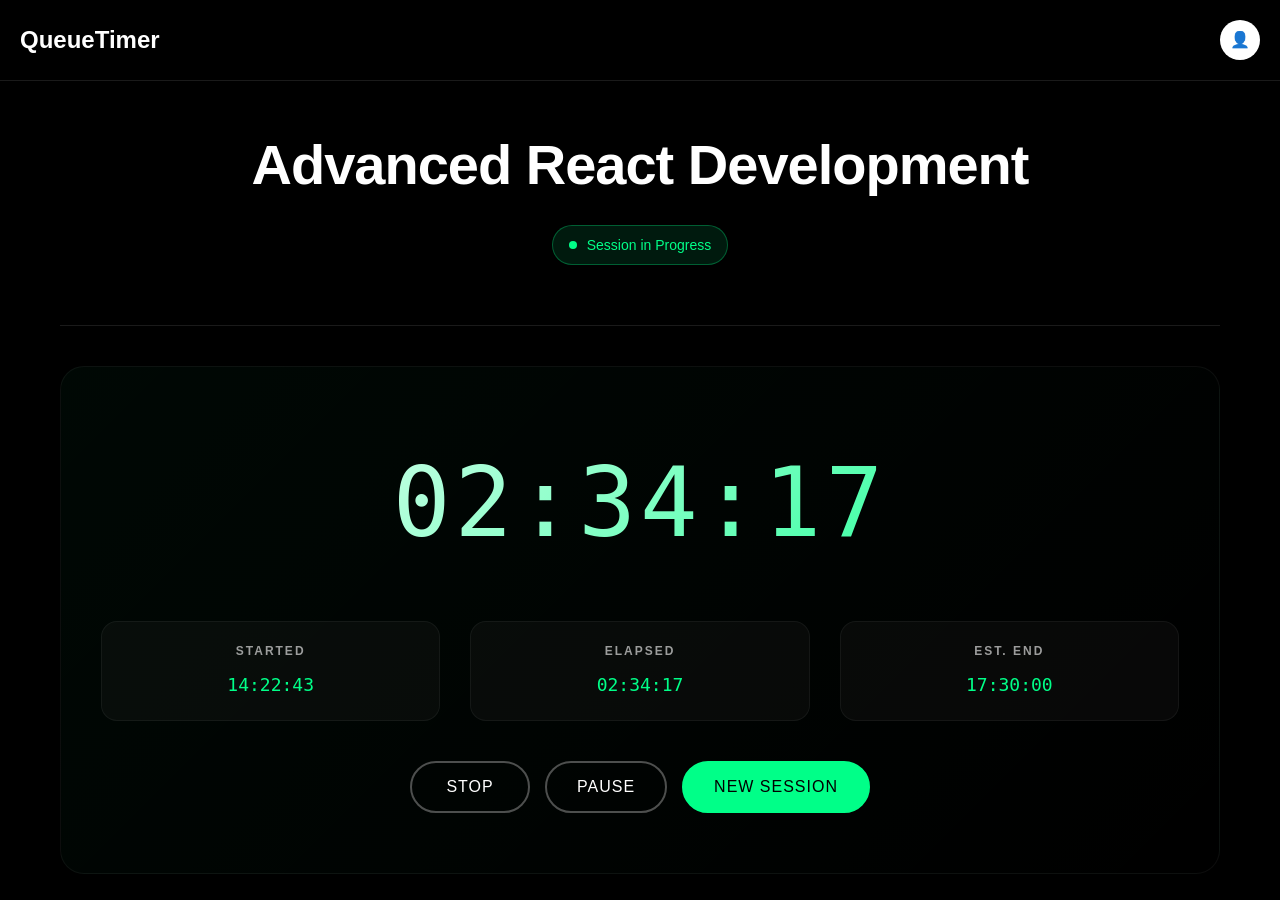
==== index.html @ 29337965 "Development Frontend Structure Made Created the frontend structure for development." ====
<!DOCTYPE html>
<html lang="en">
<head>
    <meta charset="UTF-8">
    <meta name="viewport" content="width=device-width, initial-scale=1.0">
    <title>QueueTimer</title>
    <link rel="stylesheet" href="static/css/index.css" type="text/css">
</head>
<body>
    <nav class="nav">
        <a href="dashboard.html" class="logo">QueueTimer</a>
        <a href="auth/account.html" class="account-icon">👤</a>
    </nav>

    <div class="main-container">
        <header class="assignment-header">
            <h1 class="assignment-title">Advanced React Development</h1>
            <div class="status-indicator">
                <div class="status-dot"></div>
                Session in Progress
            </div>
        </header>

        <section class="timer-section">
            <div class="timer-display">02:34:17</div>
            
            <div class="timer-info">
                <div class="timer-info-item">
                    <div class="timer-info-label">Started</div>
                    <div class="timer-info-value">14:22:43</div>
                </div>
                <div class="timer-info-item">
                    <div class="timer-info-label">Elapsed</div>
                    <div class="timer-info-value">02:34:17</div>
                </div>
                <div class="timer-info-item">
                    <div class="timer-info-label">Est. End</div>
                    <div class="timer-info-value">17:30:00</div>
                </div>
            </div>
            
            <div class="timer-controls">
                <button class="btn">Stop</button>
                <button class="btn">Pause</button>
                <button class="btn btn-primary">New Session</button>
            </div>
        </section>
    </div>
    <script src="frontend/js/app.js"></script>
</body>
</html>
---- static/css/index.css ----
* {
  margin: 0;
  padding: 0;
  box-sizing: border-box;
}

body {
  font-family: -apple-system, BlinkMacSystemFont, "Segoe UI", Roboto,
    "Helvetica Neue", sans-serif;
  background: #000;
  color: #fff;
  line-height: 1.6;
  overflow-x: hidden;
}

.nav {
  position: fixed;
  top: 0;
  width: 100%;
  z-index: 100;
  padding: 1.25rem;
  display: flex;
  justify-content: space-between;
  align-items: center;
  background: rgba(0, 0, 0, 0.9);
  backdrop-filter: blur(10px);
  border-bottom: 1px solid rgba(255, 255, 255, 0.1);
}

.logo {
  font-size: clamp(1.25rem, 3vw, 1.5rem);
  font-weight: 600;
  color: #fff;
  text-decoration: none;
}

.account-icon {
  width: 2.5rem;
  height: 2.5rem;
  background: #fff;
  color: #000;
  border-radius: 50%;
  display: flex;
  align-items: center;
  justify-content: center;
  font-weight: 600;
  text-decoration: none;
  transition: transform 0.3s ease;
  transform: translateZ(0);
}

.account-icon:hover {
  transform: scale(1.1);
}

.main-container {
  padding-top: 5rem;
  min-height: 100vh;
  max-width: 75rem;
  margin: 0 auto;
  padding-left: 1.25rem;
  padding-right: 1.25rem;
}

.assignment-header {
  text-align: center;
  padding: 2.5rem 0;
  border-bottom: 1px solid rgba(255, 255, 255, 0.1);
  margin-bottom: 2.5rem;
}

.assignment-title {
  font-size: clamp(2rem, 5vw, 3.5rem);
  font-weight: 700;
  margin-bottom: 0.9375rem;
  letter-spacing: -0.0625rem;
}

.assignment-subtitle {
  font-size: 1.125rem;
  color: rgba(255, 255, 255, 0.7);
  font-weight: 300;
}

.status-indicator {
  display: inline-flex;
  align-items: center;
  gap: 0.625rem;
  margin-bottom: 1.25rem;
  padding: 0.5rem 1rem;
  background: rgba(0, 255, 136, 0.1);
  border: 1px solid rgba(0, 255, 136, 0.3);
  border-radius: 3.125rem;
  font-size: clamp(0.8125rem, 2vw, 0.875rem);
  color: #00ff88;
}

.status-dot {
  width: 0.5rem;
  height: 0.5rem;
  background: #00ff88;
  border-radius: 50%;
  animation: pulse 2s infinite ease-in-out;
  flex-shrink: 0;
}

.timer-section {
  background: linear-gradient(
    135deg,
    rgba(0, 255, 136, 0.03) 0%,
    transparent 100%
  );
  border-radius: 1.5rem;
  padding: clamp(2.5rem, 6vw, 3.75rem) clamp(1.25rem, 4vw, 2.5rem);
  margin-bottom: 2.5rem;
  text-align: center;
  border: 1px solid rgba(255, 255, 255, 0.05);
}

.timer-display {
  font-family: "SF Mono", Monaco, "Cascadia Code", monospace;
  font-size: clamp(2.5rem, 8vw, 6rem);
  font-weight: 200;
  margin-bottom: 2.5rem;
  letter-spacing: clamp(0.125rem, 0.5vw, 0.25rem);
  background: linear-gradient(135deg, #fff 0%, #00ff88 100%);
  background-clip: text;
  -webkit-background-clip: text;
  -webkit-text-fill-color: transparent;
}

.timer-info {
  display: grid;
  grid-template-columns: repeat(auto-fit, minmax(9rem, 1fr));
  gap: clamp(1.25rem, 3vw, 1.875rem);
  margin-bottom: 2.5rem;
}

.timer-info-item {
  text-align: center;
  padding: clamp(1rem, 2vw, 1.25rem);
  background: rgba(255, 255, 255, 0.03);
  border-radius: 1rem;
  border: 1px solid rgba(255, 255, 255, 0.05);
}

.timer-info-label {
  font-size: clamp(0.6875rem, 1.5vw, 0.75rem);
  color: rgba(255, 255, 255, 0.6);
  text-transform: uppercase;
  letter-spacing: 0.125rem;
  margin-bottom: 0.625rem;
  font-weight: 600;
}

.timer-info-value {
  font-family: "SF Mono", Monaco, monospace;
  font-size: clamp(1rem, 2.5vw, 1.125rem);
  font-weight: 300;
  color: #00ff88;
}

.timer-controls {
  display: flex;
  gap: 0.9375rem;
  justify-content: center;
  flex-wrap: wrap;
}

.btn {
  padding: clamp(0.75rem, 2vw, 0.9375rem) clamp(1.5rem, 3vw, 1.875rem);
  background: transparent;
  color: #fff;
  border: 2px solid rgba(255, 255, 255, 0.3);
  border-radius: 3.125rem;
  font-size: clamp(0.875rem, 2vw, 1rem);
  font-weight: 500;
  cursor: pointer;
  transition: all 0.3s ease;
  text-decoration: none;
  display: inline-block;
  text-transform: uppercase;
  letter-spacing: 0.0625rem;
  min-width: 7.5rem;
  white-space: nowrap;
  transform: translateZ(0);
}

.btn:hover {
  background: rgba(255, 255, 255, 0.1);
  border-color: #fff;
  transform: translateY(-2px);
}

.btn-primary {
  background: #00ff88;
  border-color: #00ff88;
  color: #000;
}

.btn-primary:hover {
  background: rgba(0, 255, 136, 0.8);
  transform: translateY(-2px);
}

/* Mobile Responsive */
@media (max-width: 48rem) {
  .main-container {
    padding-left: 1rem;
    padding-right: 1rem;
  }

  .nav {
    padding: 1rem;
  }

  .timer-info {
    grid-template-columns: repeat(auto-fit, minmax(8rem, 1fr));
  }

  .timer-controls {
    flex-direction: column;
    align-items: center;
    gap: 0.75rem;
  }

  .btn {
    width: 100%;
    max-width: 17.5rem;
  }
}

@media (max-width: 30rem) {
  .assignment-header {
    padding: 2rem 0 1.5rem;
  }

  .timer-info {
    grid-template-columns: 1fr;
    gap: 1rem;
  }
}

/* Performance optimizations */
html {
  scroll-behavior: smooth;
}

@keyframes pulse {
  0%,
  100% {
    opacity: 1;
    transform: scale(1);
  }
  50% {
    opacity: 0.7;
    transform: scale(1.1);
  }
}
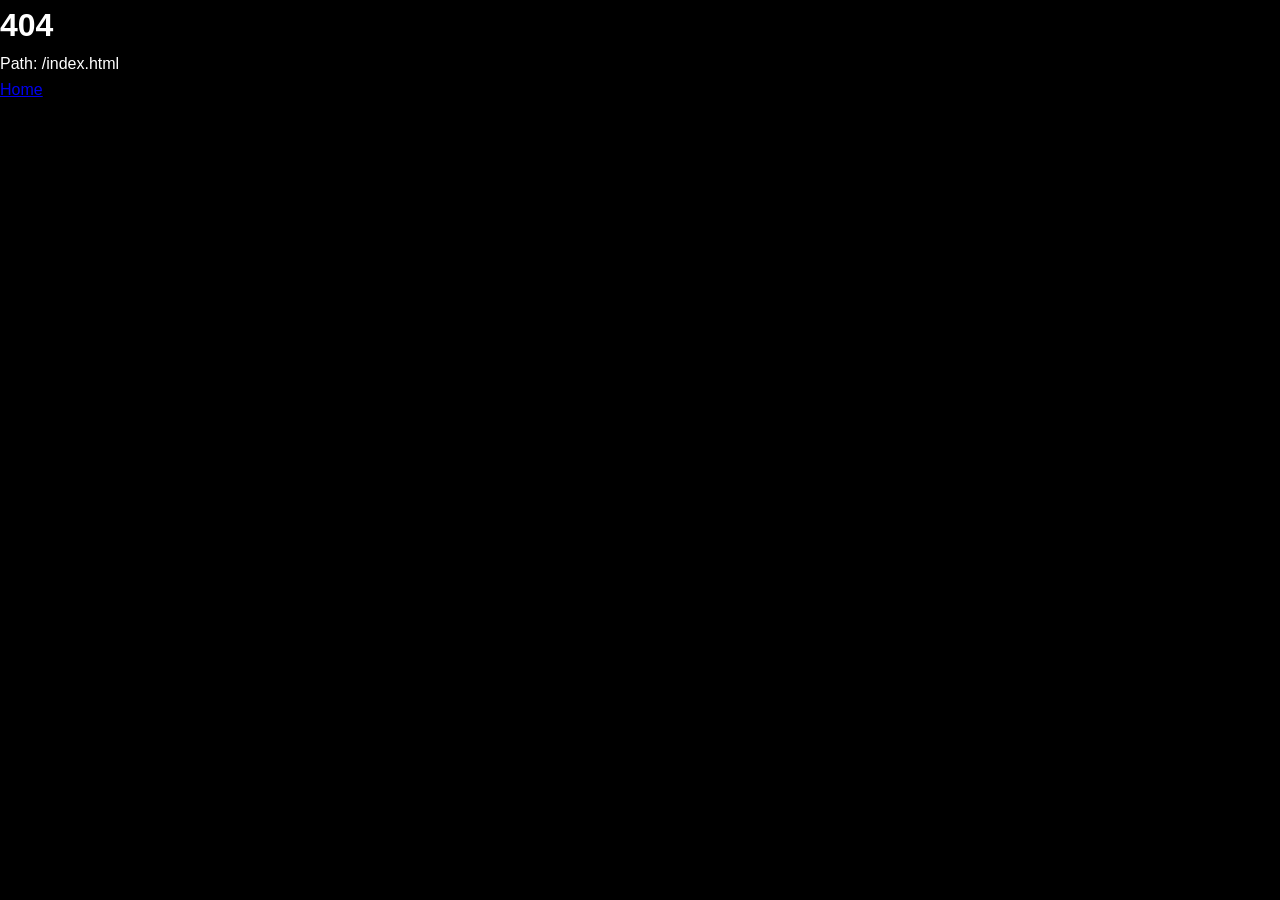
==== commit 7f77513f: "Frontend connects to backend Connected the frontend to the backend now. Additionally did some folder" ====
--- a/index.html
+++ b/index.html
@@ -14,28 +14,28 @@
 
     <div class="main-container">
         <header class="assignment-header">
-            <h1 class="assignment-title">Advanced React Development</h1>
+            <h1 class="assignment-title">Create A New Session To Begin Tracking Your Time</h1>
             <div class="status-indicator">
                 <div class="status-dot"></div>
-                Session in Progress
+                No Session in Progress
             </div>
         </header>
 
         <section class="timer-section">
-            <div class="timer-display">02:34:17</div>
+            <div class="timer-display">00:00:00</div>
             
             <div class="timer-info">
                 <div class="timer-info-item">
                     <div class="timer-info-label">Started</div>
-                    <div class="timer-info-value">14:22:43</div>
+                    <div class="timer-info-value">00:00:00</div>
                 </div>
                 <div class="timer-info-item">
                     <div class="timer-info-label">Elapsed</div>
-                    <div class="timer-info-value">02:34:17</div>
+                    <div class="timer-info-value">00:00:00</div>
                 </div>
                 <div class="timer-info-item">
                     <div class="timer-info-label">Est. End</div>
-                    <div class="timer-info-value">17:30:00</div>
+                    <div class="timer-info-value">00:00:00</div>
                 </div>
             </div>
             
@@ -46,6 +46,7 @@
             </div>
         </section>
     </div>
-    <script src="frontend/js/app.js"></script>
+    <script src="static/js/index.js"></script>
+    <script src="static/js/app.js"></script>
 </body>
 </html>
--- a/static/css/index.css
+++ b/static/css/index.css
@@ -257,3 +257,201 @@
     transform: scale(1.1);
   }
 }
+
+/* Modal Styles For index.js */
+.modal-overlay {
+  position: fixed;
+  top: 0;
+  left: 0;
+  right: 0;
+  bottom: 0;
+  background: rgba(0, 0, 0, 0.8);
+  backdrop-filter: blur(10px);
+  display: flex;
+  align-items: center;
+  justify-content: center;
+  z-index: 1000;
+}
+
+.modal {
+  background: rgba(20, 20, 20, 0.95);
+  border: 1px solid rgba(255, 255, 255, 0.1);
+  border-radius: 1.5rem;
+  padding: 2.5rem;
+  max-width: 400px;
+  width: 90%;
+  color: #fff;
+}
+
+.session-form h3,
+.confirm-dialog h3,
+.completion-popup h3 {
+  margin-bottom: 1.5rem;
+  color: #00ff88;
+  font-weight: 600;
+}
+
+.form-group {
+  margin-bottom: 1.5rem;
+}
+
+.form-group label {
+  display: block;
+  margin-bottom: 0.5rem;
+  color: rgba(255, 255, 255, 0.8);
+  font-size: 0.875rem;
+  font-weight: 500;
+}
+
+.form-group input {
+  width: 100%;
+  padding: 0.75rem 1rem;
+  background: rgba(255, 255, 255, 0.05);
+  border: 1px solid rgba(255, 255, 255, 0.2);
+  border-radius: 0.75rem;
+  color: #fff;
+  font-size: 1rem;
+}
+
+.form-group input:focus {
+  outline: none;
+  border-color: #00ff88;
+  background: rgba(255, 255, 255, 0.1);
+}
+
+.time-input {
+  display: flex;
+  gap: 0.75rem;
+  align-items: center;
+  justify-content: center;
+}
+
+.time-input input {
+  width: 3.5rem;
+  text-align: center;
+  font-family: "SF Mono", Monaco, monospace;
+}
+
+.time-input span {
+  font-size: 0.875rem;
+  color: rgba(255, 255, 255, 0.7);
+  white-space: nowrap;
+}
+
+.form-group small {
+  display: block;
+  margin-top: 0.25rem;
+  color: rgba(255, 255, 255, 0.5);
+  font-size: 0.75rem;
+}
+
+.form-actions {
+  display: flex;
+  gap: 0.75rem;
+  justify-content: center;
+  margin-top: 2rem;
+}
+
+.form-actions .btn {
+  min-width: 6rem;
+  padding: 0.625rem 1.25rem;
+  font-size: 0.875rem;
+  text-align: center;
+  display: flex;
+  align-items: center;
+  justify-content: center;
+}
+
+.btn-secondary {
+  background: transparent;
+  border: 1px solid rgba(255, 255, 255, 0.3);
+  color: #fff;
+}
+
+.btn-secondary:hover {
+  background: rgba(255, 255, 255, 0.1);
+  border-color: #fff;
+}
+
+.validation-error {
+  color: #ef4444;
+  font-size: 0.875rem;
+  margin-top: 1rem;
+  padding: 0.75rem;
+  background: rgba(239, 68, 68, 0.1);
+  border-radius: 0.5rem;
+  border: 1px solid rgba(239, 68, 68, 0.3);
+}
+
+.completion-popup {
+  text-align: center;
+}
+
+.popup-header {
+  display: flex;
+  justify-content: space-between;
+  align-items: center;
+  margin-bottom: 1.5rem;
+}
+
+.close-btn {
+  background: transparent;
+  border: none;
+  color: #fff;
+  font-size: 1.5rem;
+  cursor: pointer;
+  padding: 0.25rem;
+  border-radius: 50%;
+  width: 2rem;
+  height: 2rem;
+  display: flex;
+  align-items: center;
+  justify-content: center;
+}
+
+.close-btn:hover {
+  background: rgba(255, 255, 255, 0.1);
+}
+
+.completion-stats h4 {
+  color: #00ff88;
+  margin-bottom: 1rem;
+}
+
+.stat-row {
+  display: flex;
+  justify-content: space-between;
+  padding: 0.5rem 0;
+  border-bottom: 1px solid rgba(255, 255, 255, 0.1);
+}
+
+.stat-row:last-child {
+  border-bottom: none;
+}
+
+.status-running {
+  background: #00ff88;
+}
+.status-paused {
+  background: #f59e0b;
+}
+.status-stopped {
+  background: #ef4444;
+}
+
+/* Mobile responsive for modals */
+@media (max-width: 30rem) {
+  .modal {
+    padding: 1.5rem;
+    margin: 1rem;
+  }
+
+  .time-input {
+    flex-direction: column;
+    gap: 0.5rem;
+  }
+
+  .form-actions {
+    flex-direction: column;
+  }
+}
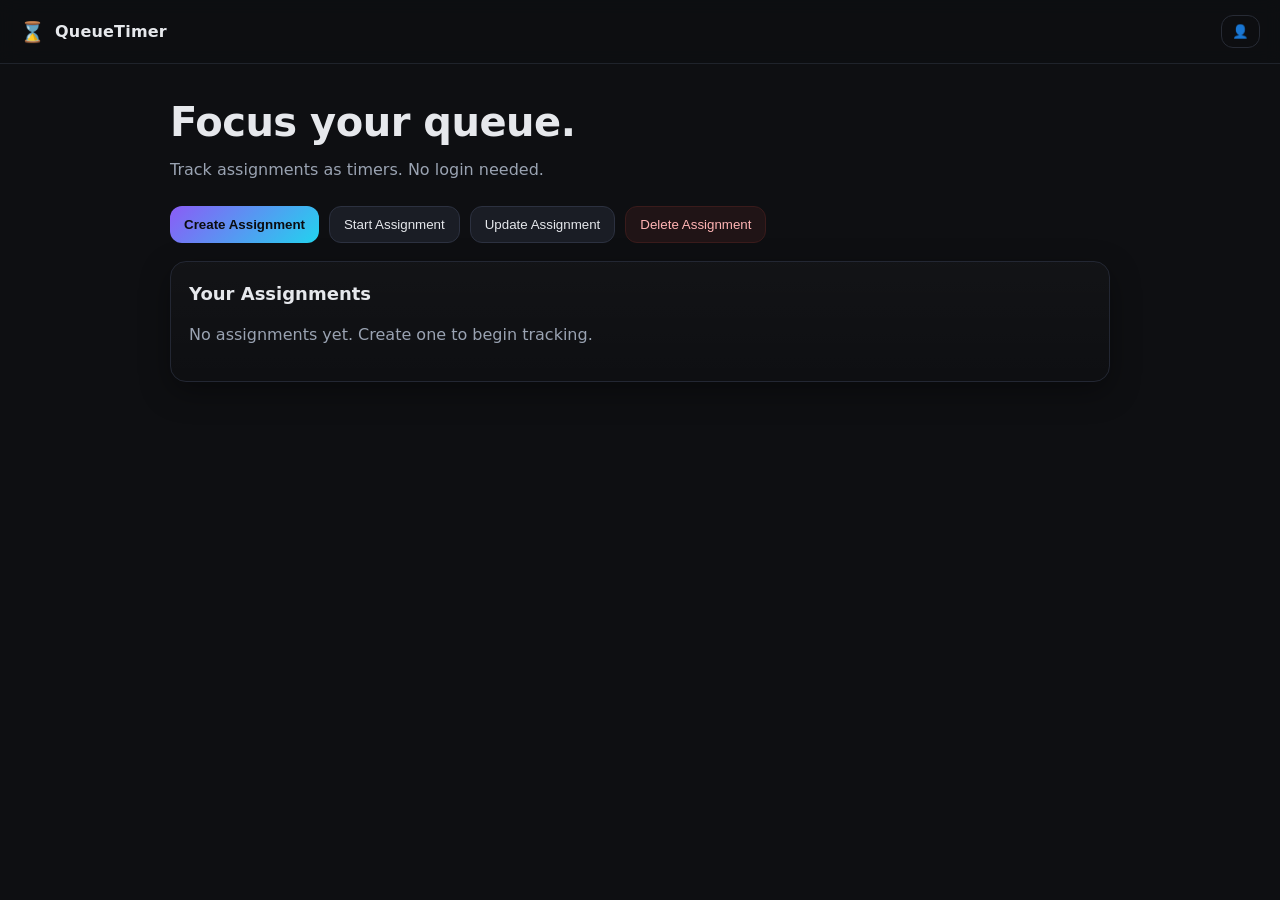
==== commit 124576f9: "Project Migration Started Migrating The project from django ninja to fast api. Currently configured " ====
--- a/index.html
+++ b/index.html
@@ -1,52 +1,145 @@
 <!DOCTYPE html>
 <html lang="en">
 <head>
-    <meta charset="UTF-8">
-    <meta name="viewport" content="width=device-width, initial-scale=1.0">
-    <title>QueueTimer</title>
-    <link rel="stylesheet" href="static/css/index.css" type="text/css">
+  <meta charset="UTF-8" />
+  <meta name="viewport" content="width=device-width, initial-scale=1" />
+  <title>QueueTimer — Productivity Tracker</title>
+  <link rel="stylesheet" href="static/styles.css" />
+  <link rel="icon" href="data:image/svg+xml,<svg xmlns='http://www.w3.org/2000/svg' viewBox='0 0 100 100'><circle cx='50' cy='50' r='46' fill='%23000'/><text x='50' y='62' text-anchor='middle' font-size='60' fill='%23fff'>Q</text></svg>">
 </head>
 <body>
-    <nav class="nav">
-        <a href="dashboard.html" class="logo">QueueTimer</a>
-        <a href="auth/account.html" class="account-icon">👤</a>
+  <!-- NAVBAR -->
+  <header class="navbar">
+    <div class="nav-left">
+      <div class="logo-mark" aria-hidden="true">⌛</div>
+      <a href="#" class="brand">QueueTimer</a>
+    </div>
+    <nav class="nav-right">
+      <button class="nav-icon" id="accountBtn" title="Account (no auth)">👤</button>
     </nav>
+  </header>
 
-    <div class="main-container">
-        <header class="assignment-header">
-            <h1 class="assignment-title">Create A New Session To Begin Tracking Your Time</h1>
-            <div class="status-indicator">
-                <div class="status-dot"></div>
-                No Session in Progress
-            </div>
-        </header>
+  <!-- GLOBAL MESSAGES -->
+  <div id="toast" class="toast" role="status" aria-live="polite"></div>
 
-        <section class="timer-section">
-            <div class="timer-display">00:00:00</div>
-            
-            <div class="timer-info">
-                <div class="timer-info-item">
-                    <div class="timer-info-label">Started</div>
-                    <div class="timer-info-value">00:00:00</div>
-                </div>
-                <div class="timer-info-item">
-                    <div class="timer-info-label">Elapsed</div>
-                    <div class="timer-info-value">00:00:00</div>
-                </div>
-                <div class="timer-info-item">
-                    <div class="timer-info-label">Est. End</div>
-                    <div class="timer-info-value">00:00:00</div>
-                </div>
-            </div>
-            
-            <div class="timer-controls">
-                <button class="btn">Stop</button>
-                <button class="btn">Pause</button>
-                <button class="btn btn-primary">New Session</button>
-            </div>
-        </section>
-    </div>
-    <script src="static/js/index.js"></script>
-    <script src="static/js/app.js"></script>
+  <!-- MAIN APP CONTAINER -->
+  <main id="app" class="container">
+    <!-- Landing / List View -->
+    <section id="view-list" class="view active">
+      <div class="hero">
+        <h1 class="headline">Focus your queue.</h1>
+        <p class="subhead">Track assignments as timers. No login needed.</p>
+      </div>
+
+      <div class="actions">
+        <button id="btnCreate" class="btn primary">Create Assignment</button>
+        <button id="btnStart" class="btn">Start Assignment</button>
+        <button id="btnUpdate" class="btn">Update Assignment</button>
+        <button id="btnDelete" class="btn danger">Delete Assignment</button>
+      </div>
+
+      <div class="panel">
+        <h2 class="panel-title">Your Assignments</h2>
+        <p id="emptyState" class="muted">No assignments yet. Create one to begin tracking.</p>
+        <ul id="assignmentList" class="assignment-list"></ul>
+      </div>
+    </section>
+
+    <!-- Timer View -->
+    <section id="view-timer" class="view">
+      <div class="panel">
+        <div class="panel-header">
+          <button class="btn subtle" id="backToList">&larr; Back</button>
+          <h2 class="panel-title" id="timerTitle">Active Assignment</h2>
+        </div>
+
+        <div class="timer">
+          <div class="time" id="bigTimer">00:00</div>
+        </div>
+
+        <div class="analytics">
+          <div class="metric">
+            <div class="label">Start</div>
+            <div class="value" id="metricStart">--:--:--</div>
+          </div>
+          <div class="metric">
+            <div class="label">Elapsed</div>
+            <div class="value" id="metricElapsed">00:00</div>
+          </div>
+          <div class="metric">
+            <div class="label">End</div>
+            <div class="value" id="metricEnd">--:--:--</div>
+          </div>
+        </div>
+
+        <div class="actions">
+          <button id="btnPause" class="btn">Pause</button>
+          <button id="btnResume" class="btn">Resume</button>
+          <button id="btnComplete" class="btn success">Complete</button>
+        </div>
+      </div>
+    </section>
+
+    <!-- Summary View (one-time after completion) -->
+    <section id="view-summary" class="view">
+      <div class="panel">
+        <div class="panel-header">
+          <h2 class="panel-title">Assignment Summary</h2>
+        </div>
+
+        <div class="summary-grid">
+          <div class="summary-card">
+            <div class="summary-label">Start</div>
+            <div class="summary-value" id="sumStart">--:--:--</div>
+          </div>
+          <div class="summary-card">
+            <div class="summary-label">End</div>
+            <div class="summary-value" id="sumEnd">--:--:--</div>
+          </div>
+          <div class="summary-card">
+            <div class="summary-label">Elapsed</div>
+            <div class="summary-value" id="sumElapsed">00:00</div>
+          </div>
+          <div class="summary-card">
+            <div class="summary-label">Pauses</div>
+            <div class="summary-value" id="sumPauses">0</div>
+          </div>
+        </div>
+
+        <div class="actions">
+          <button id="btnSummaryDone" class="btn primary">Done</button>
+        </div>
+      </div>
+    </section>
+  </main>
+
+  <!-- Modals -->
+  <dialog id="modalCreate" class="modal">
+    <form id="formCreate" method="dialog" class="modal-content">
+      <h3>Create Assignment</h3>
+      <label>Title (≤ 50 chars)
+        <input type="text" id="createTitle" maxlength="50" required />
+      </label>
+      <label>Estimated (hh:mm)
+        <input type="text" id="createEstimate" placeholder="01:30" pattern="^\d{1,2}:\d{2}$" required />
+      </label>
+      <menu>
+        <button type="button" id="btnCreateCancel">Cancel</button>
+        <button class="btn primary" value="default">Create</button>
+      </menu>
+    </form>
+  </dialog>
+
+  <dialog id="modalPicker" class="modal">
+    <form method="dialog" class="modal-content">
+      <h3 id="pickerTitle">Select Assignment</h3>
+      <ul id="pickerList" class="assignment-list compact"></ul>
+      <menu>
+        <button class="btn subtle" value="cancel">Cancel</button>
+      </menu>
+    </form>
+  </dialog>
+
+  <script src="static/app.js"></script>
 </body>
-</html>+</html>
--- a/static/styles.css
+++ b/static/styles.css
@@ -0,0 +1,136 @@
+/* QueueTimer — Dark theme styles */
+:root {
+  --bg: #0e0f12;
+  --panel: #14161b;
+  --muted: #9aa3b2;
+  --text: #e6e8ec;
+  --accent: #8b5cf6; /* violet */
+  --accent-2: #22d3ee; /* cyan */
+  --danger: #ef4444;
+  --success: #10b981;
+  --shadow: 0 10px 30px rgba(0,0,0,.35);
+  --radius: 16px;
+}
+
+* { box-sizing: border-box; }
+html, body { height: 100%; }
+body {
+  margin: 0;
+  background: var(--bg);
+  color: var(--text);
+  font: 16px/1.5 Inter, ui-sans-serif, system-ui, -apple-system, Segoe UI, Roboto, Arial, sans-serif;
+}
+
+/* Navbar */
+.navbar {
+  height: 64px;
+  padding: 0 20px;
+  display: flex;
+  align-items: center;
+  justify-content: space-between;
+  border-bottom: 1px solid #1f232b;
+  position: sticky;
+  top: 0;
+  background: rgba(14,15,18,.85);
+  backdrop-filter: blur(8px);
+  z-index: 50;
+}
+.nav-left { display: flex; align-items: center; gap: 10px; }
+.logo-mark { font-size: 20px; }
+.brand { color: var(--text); text-decoration: none; font-weight: 700; letter-spacing: .2px; }
+.nav-icon { background: transparent; border: 1px solid #272b35; color: var(--text); padding: 8px 10px; border-radius: 12px; cursor: pointer; }
+
+/* Layout */
+.container { max-width: 980px; margin: 28px auto; padding: 0 20px; }
+.view { display: none; }
+.view.active { display: block; }
+.hero { margin: 16px 0 24px; }
+.headline { font-size: 40px; margin: 0 0 6px; letter-spacing: -.5px; }
+.subhead { margin: 0; color: var(--muted); }
+
+.panel {
+  background: linear-gradient(180deg, rgba(255,255,255,0.02), rgba(255,255,255,0.00));
+  border: 1px solid #232733;
+  border-radius: var(--radius);
+  padding: 18px;
+  box-shadow: var(--shadow);
+}
+.panel-header { display: flex; align-items: center; gap: 10px; }
+.panel-title { margin: 0; font-size: 18px; }
+
+/* Buttons */
+.btn {
+  appearance: none;
+  border: 1px solid #2c3140;
+  background: #1a1d25;
+  color: var(--text);
+  padding: 10px 14px;
+  border-radius: 12px;
+  cursor: pointer;
+  transition: transform .06s ease, border-color .2s ease;
+}
+.btn:hover { transform: translateY(-1px); border-color: #3a4255; }
+.btn.primary { background: linear-gradient(135deg, var(--accent), var(--accent-2)); border: none; color: #0b0c0f; font-weight: 700; }
+.btn.danger { border-color: #3a1b1b; background: #201416; color: #ffb4b4; }
+.btn.success { border: none; background: #183a2d; color: #8df3c9; }
+.btn.subtle { background: transparent; border-color: #2b2f3a; color: var(--muted); }
+
+.actions { display: flex; gap: 10px; flex-wrap: wrap; margin: 16px 0 18px; }
+
+/* Lists */
+.assignment-list { list-style: none; padding: 0; margin: 0; display: grid; gap: 10px; }
+.assignment-list li {
+  display: flex; align-items: center; justify-content: space-between;
+  padding: 12px 14px; border: 1px solid #232733;
+  background: #12141a; border-radius: 12px;
+}
+.assignment-list.compact li { padding: 10px 12px; }
+
+.badge {
+  display: inline-block; padding: 4px 8px; font-size: 12px; border: 1px solid #2b2f3a;
+  border-radius: 999px; color: var(--muted);
+}
+.muted { color: var(--muted); }
+
+/* Timer */
+.timer { display: flex; justify-content: center; align-items: center; margin: 10px 0 8px; }
+.time { font-size: 64px; font-weight: 800; letter-spacing: 1px; }
+
+.analytics { display: grid; grid-template-columns: repeat(3, 1fr); gap: 10px; margin: 14px 0; }
+.metric { background: #111318; border: 1px solid #232733; border-radius: 12px; padding: 12px; text-align: center; }
+.metric .label { color: var(--muted); font-size: 12px; }
+.metric .value { font-size: 20px; font-weight: 700; margin-top: 4px; }
+
+/* Summary */
+.summary-grid { display: grid; grid-template-columns: repeat(4, 1fr); gap: 12px; margin: 16px 0; }
+.summary-card { background: #111318; border: 1px solid #232733; border-radius: 12px; padding: 14px; }
+.summary-label { color: var(--muted); font-size: 12px; }
+.summary-value { font-size: 22px; font-weight: 700; margin-top: 6px; }
+
+/* Modals */
+.modal::backdrop { background: rgba(0,0,0,.6); }
+.modal { border: none; border-radius: var(--radius); padding: 0; }
+.modal-content { background: #12141a; color: var(--text); border: 1px solid #232733; border-radius: var(--radius); padding: 18px; min-width: 340px; }
+.modal-content h3 { margin-top: 0; }
+.modal-content label { display: grid; gap: 6px; margin: 10px 0; }
+.modal-content input {
+  background: #0d0f14; border: 1px solid #2b2f3a; color: var(--text); padding: 10px 12px; border-radius: 10px;
+}
+.modal-content menu { display: flex; gap: 8px; justify-content: flex-end; margin-top: 12px; }
+
+/* Toast */
+.toast {
+  position: fixed; right: 20px; bottom: 20px; min-width: 240px;
+  background: #12141a; border: 1px solid #2b2f3a; color: var(--text);
+  padding: 12px 14px; border-radius: 12px;
+  box-shadow: var(--shadow);
+  opacity: 0; transform: translateY(10px); pointer-events: none;
+  transition: all .2s ease;
+}
+.toast.show { opacity: 1; transform: translateY(0); }
+
+/* Small screens */
+@media (max-width: 720px) {
+  .analytics { grid-template-columns: 1fr; }
+  .summary-grid { grid-template-columns: 1fr 1fr; }
+}
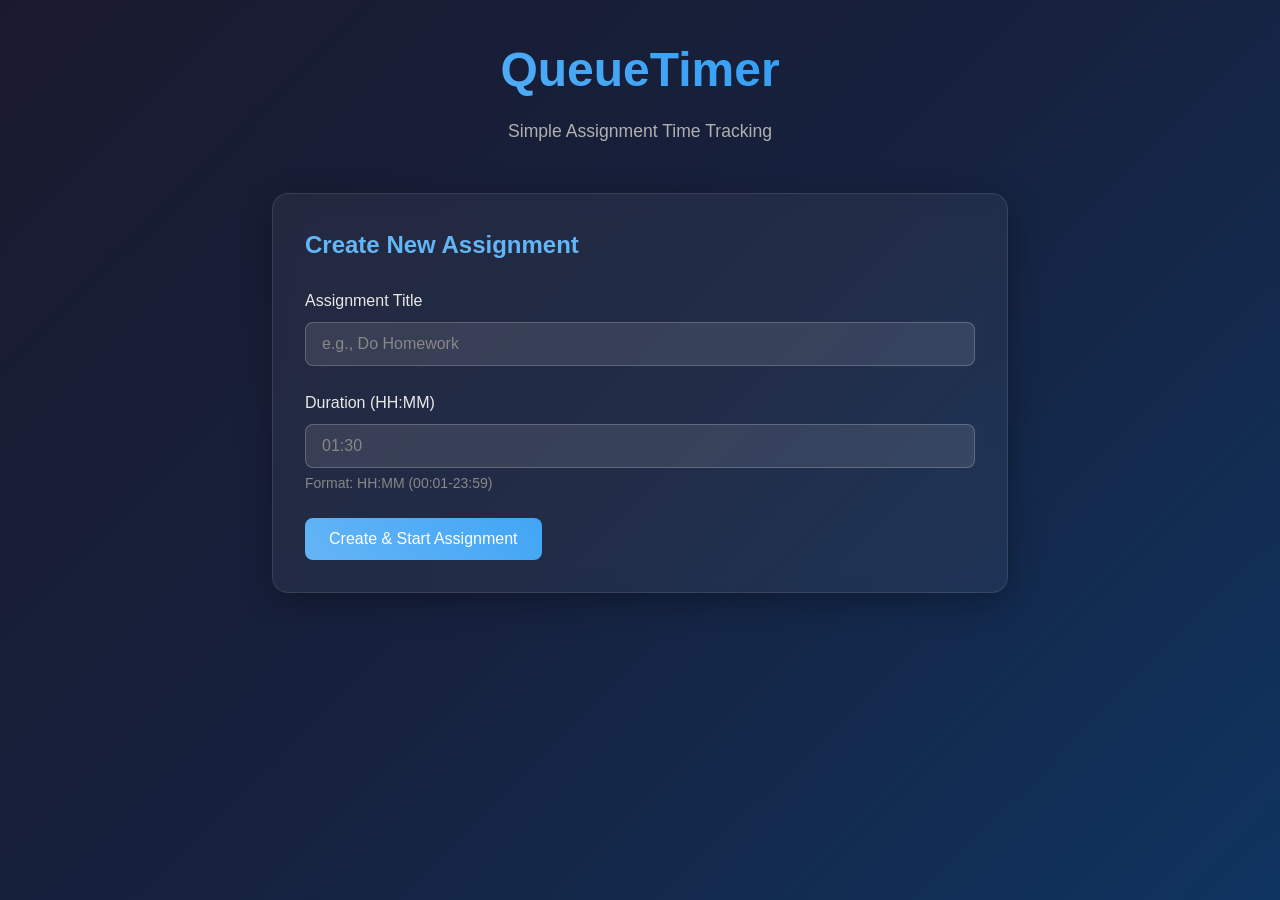
==== commit 5b4f91c4: "Frontend created :) Created a simple but usable frontend that properly consumes the backend. Fronten" ====
--- a/index.html
+++ b/index.html
@@ -1,145 +1,93 @@
 <!DOCTYPE html>
 <html lang="en">
 <head>
-  <meta charset="UTF-8" />
-  <meta name="viewport" content="width=device-width, initial-scale=1" />
-  <title>QueueTimer — Productivity Tracker</title>
-  <link rel="stylesheet" href="static/styles.css" />
-  <link rel="icon" href="data:image/svg+xml,<svg xmlns='http://www.w3.org/2000/svg' viewBox='0 0 100 100'><circle cx='50' cy='50' r='46' fill='%23000'/><text x='50' y='62' text-anchor='middle' font-size='60' fill='%23fff'>Q</text></svg>">
+    <meta charset="UTF-8">
+    <meta name="viewport" content="width=device-width, initial-scale=1.0">
+    <title>QueueTimer</title>
+    <link rel="stylesheet" href="frontend/static/styles.css">
 </head>
 <body>
-  <!-- NAVBAR -->
-  <header class="navbar">
-    <div class="nav-left">
-      <div class="logo-mark" aria-hidden="true">⌛</div>
-      <a href="#" class="brand">QueueTimer</a>
+    <div class="container">
+        <header>
+            <h1>QueueTimer</h1>
+            <p class="subtitle">Simple Assignment Time Tracking</p>
+        </header>
+
+        <main>
+            <!-- Assignment Creation Form -->
+            <div id="assignment-form" class="card">
+                <h2>Create New Assignment</h2>
+                <form id="create-assignment-form">
+                    <div class="form-group">
+                        <label for="title">Assignment Title</label>
+                        <input type="text" id="title" name="title" maxlength="50" placeholder="e.g., Do Homework" required>
+                    </div>
+                    <div class="form-group">
+                        <label for="duration">Duration (HH:MM)</label>
+                        <input type="text" id="duration" name="duration" pattern="^(?:[01]\d|2[0-3]):[0-5]\d$" placeholder="01:30" required>
+                        <small>Format: HH:MM (00:01-23:59)</small>
+                    </div>
+                    <button type="submit" class="btn btn-primary">Create & Start Assignment</button>
+                </form>
+            </div>
+
+            <!-- Active Timer Display -->
+            <div id="timer-display" class="card hidden">
+                <div class="title-edit-container">
+                    <input type="text" id="assignment-title-input" class="title-input" maxlength="50" placeholder="Assignment Title">
+                    <button id="save-title-btn" class="btn btn-secondary btn-small">Save</button>
+                </div>
+                <div class="timer-container">
+                    <div class="time-display">
+                        <span id="elapsed-time">00:00:00</span>
+                    </div>
+                    <div class="timer-controls">
+                        <button id="pause-btn" class="btn btn-secondary">Pause</button>
+                        <button id="resume-btn" class="btn btn-secondary hidden">Resume</button>
+                        <button id="complete-btn" class="btn btn-danger">Complete</button>
+                    </div>
+                </div>
+                <div class="timer-info">
+                    <p>Pause Count: <span id="pause-count">0</span></p>
+                    <p>Start Time: <span id="start-time">--:--:--</span></p>
+                    <p>Estimated End: <span id="estimated-end">--:--:--</span></p>
+                </div>
+            </div>
+
+            <!-- Loading State -->
+            <div id="loading" class="card hidden">
+                <div class="loading-spinner"></div>
+                <p>Loading...</p>
+            </div>
+        </main>
     </div>
-    <nav class="nav-right">
-      <button class="nav-icon" id="accountBtn" title="Account (no auth)">👤</button>
-    </nav>
-  </header>
 
-  <!-- GLOBAL MESSAGES -->
-  <div id="toast" class="toast" role="status" aria-live="polite"></div>
+    <!-- Completion Modal -->
+    <div id="completion-modal" class="modal hidden">
+        <div class="modal-content">
+            <h2>Assignment Completed!</h2>
+            <div class="completion-stats">
+                <div class="stat">
+                    <label>Start Time:</label>
+                    <span id="modal-start-time">--:--:--</span>
+                </div>
+                <div class="stat">
+                    <label>End Time:</label>
+                    <span id="modal-end-time">--:--:--</span>
+                </div>
+                <div class="stat">
+                    <label>Total Elapsed:</label>
+                    <span id="modal-elapsed-time">--:--:--</span>
+                </div>
+                <div class="stat">
+                    <label>Pause Count:</label>
+                    <span id="modal-pause-count">0</span>
+                </div>
+            </div>
+            <button id="close-modal" class="btn btn-primary">Close</button>
+        </div>
+    </div>
 
-  <!-- MAIN APP CONTAINER -->
-  <main id="app" class="container">
-    <!-- Landing / List View -->
-    <section id="view-list" class="view active">
-      <div class="hero">
-        <h1 class="headline">Focus your queue.</h1>
-        <p class="subhead">Track assignments as timers. No login needed.</p>
-      </div>
-
-      <div class="actions">
-        <button id="btnCreate" class="btn primary">Create Assignment</button>
-        <button id="btnStart" class="btn">Start Assignment</button>
-        <button id="btnUpdate" class="btn">Update Assignment</button>
-        <button id="btnDelete" class="btn danger">Delete Assignment</button>
-      </div>
-
-      <div class="panel">
-        <h2 class="panel-title">Your Assignments</h2>
-        <p id="emptyState" class="muted">No assignments yet. Create one to begin tracking.</p>
-        <ul id="assignmentList" class="assignment-list"></ul>
-      </div>
-    </section>
-
-    <!-- Timer View -->
-    <section id="view-timer" class="view">
-      <div class="panel">
-        <div class="panel-header">
-          <button class="btn subtle" id="backToList">&larr; Back</button>
-          <h2 class="panel-title" id="timerTitle">Active Assignment</h2>
-        </div>
-
-        <div class="timer">
-          <div class="time" id="bigTimer">00:00</div>
-        </div>
-
-        <div class="analytics">
-          <div class="metric">
-            <div class="label">Start</div>
-            <div class="value" id="metricStart">--:--:--</div>
-          </div>
-          <div class="metric">
-            <div class="label">Elapsed</div>
-            <div class="value" id="metricElapsed">00:00</div>
-          </div>
-          <div class="metric">
-            <div class="label">End</div>
-            <div class="value" id="metricEnd">--:--:--</div>
-          </div>
-        </div>
-
-        <div class="actions">
-          <button id="btnPause" class="btn">Pause</button>
-          <button id="btnResume" class="btn">Resume</button>
-          <button id="btnComplete" class="btn success">Complete</button>
-        </div>
-      </div>
-    </section>
-
-    <!-- Summary View (one-time after completion) -->
-    <section id="view-summary" class="view">
-      <div class="panel">
-        <div class="panel-header">
-          <h2 class="panel-title">Assignment Summary</h2>
-        </div>
-
-        <div class="summary-grid">
-          <div class="summary-card">
-            <div class="summary-label">Start</div>
-            <div class="summary-value" id="sumStart">--:--:--</div>
-          </div>
-          <div class="summary-card">
-            <div class="summary-label">End</div>
-            <div class="summary-value" id="sumEnd">--:--:--</div>
-          </div>
-          <div class="summary-card">
-            <div class="summary-label">Elapsed</div>
-            <div class="summary-value" id="sumElapsed">00:00</div>
-          </div>
-          <div class="summary-card">
-            <div class="summary-label">Pauses</div>
-            <div class="summary-value" id="sumPauses">0</div>
-          </div>
-        </div>
-
-        <div class="actions">
-          <button id="btnSummaryDone" class="btn primary">Done</button>
-        </div>
-      </div>
-    </section>
-  </main>
-
-  <!-- Modals -->
-  <dialog id="modalCreate" class="modal">
-    <form id="formCreate" method="dialog" class="modal-content">
-      <h3>Create Assignment</h3>
-      <label>Title (≤ 50 chars)
-        <input type="text" id="createTitle" maxlength="50" required />
-      </label>
-      <label>Estimated (hh:mm)
-        <input type="text" id="createEstimate" placeholder="01:30" pattern="^\d{1,2}:\d{2}$" required />
-      </label>
-      <menu>
-        <button type="button" id="btnCreateCancel">Cancel</button>
-        <button class="btn primary" value="default">Create</button>
-      </menu>
-    </form>
-  </dialog>
-
-  <dialog id="modalPicker" class="modal">
-    <form method="dialog" class="modal-content">
-      <h3 id="pickerTitle">Select Assignment</h3>
-      <ul id="pickerList" class="assignment-list compact"></ul>
-      <menu>
-        <button class="btn subtle" value="cancel">Cancel</button>
-      </menu>
-    </form>
-  </dialog>
-
-  <script src="static/app.js"></script>
+    <script src="frontend/static/app.js"></script>
 </body>
 </html>
--- a/frontend/static/styles.css
+++ b/frontend/static/styles.css
@@ -0,0 +1,367 @@
+/* Reset and base styles */
+* {
+    margin: 0;
+    padding: 0;
+    box-sizing: border-box;
+}
+
+body {
+    font-family: -apple-system, BlinkMacSystemFont, 'Segoe UI', Roboto, Oxygen, Ubuntu, Cantarell, sans-serif;
+    background: linear-gradient(135deg, #1a1a2e 0%, #16213e 50%, #0f3460 100%);
+    color: #e8e8e8;
+    min-height: 100vh;
+    line-height: 1.6;
+}
+
+.container {
+    max-width: 800px;
+    margin: 0 auto;
+    padding: 2rem;
+    min-height: 100vh;
+    display: flex;
+    flex-direction: column;
+}
+
+/* Header */
+header {
+    text-align: center;
+    margin-bottom: 3rem;
+}
+
+header h1 {
+    font-size: 3rem;
+    font-weight: 700;
+    background: linear-gradient(45deg, #64b5f6, #42a5f5, #2196f3);
+    -webkit-background-clip: text;
+    -webkit-text-fill-color: transparent;
+    background-clip: text;
+    margin-bottom: 0.5rem;
+}
+
+.subtitle {
+    font-size: 1.1rem;
+    color: #b0b0b0;
+    font-weight: 300;
+}
+
+/* Cards */
+.card {
+    background: rgba(255, 255, 255, 0.05);
+    backdrop-filter: blur(10px);
+    border: 1px solid rgba(255, 255, 255, 0.1);
+    border-radius: 16px;
+    padding: 2rem;
+    margin-bottom: 2rem;
+    box-shadow: 0 8px 32px rgba(0, 0, 0, 0.3);
+    transition: all 0.3s ease;
+}
+
+.card:hover {
+    transform: translateY(-2px);
+    box-shadow: 0 12px 40px rgba(0, 0, 0, 0.4);
+}
+
+.card h2 {
+    color: #64b5f6;
+    margin-bottom: 1.5rem;
+    font-size: 1.5rem;
+    font-weight: 600;
+}
+
+/* Form styles */
+.form-group {
+    margin-bottom: 1.5rem;
+}
+
+.form-group label {
+    display: block;
+    margin-bottom: 0.5rem;
+    color: #e8e8e8;
+    font-weight: 500;
+}
+
+.form-group input {
+    width: 100%;
+    padding: 0.75rem 1rem;
+    background: rgba(255, 255, 255, 0.1);
+    border: 1px solid rgba(255, 255, 255, 0.2);
+    border-radius: 8px;
+    color: #e8e8e8;
+    font-size: 1rem;
+    transition: all 0.3s ease;
+}
+
+.form-group input:focus {
+    outline: none;
+    border-color: #64b5f6;
+    background: rgba(255, 255, 255, 0.15);
+    box-shadow: 0 0 0 3px rgba(100, 181, 246, 0.1);
+}
+
+.form-group input::placeholder {
+    color: #888;
+}
+
+.form-group small {
+    display: block;
+    margin-top: 0.25rem;
+    color: #888;
+    font-size: 0.875rem;
+}
+
+/* Buttons */
+.btn {
+    padding: 0.75rem 1.5rem;
+    border: none;
+    border-radius: 8px;
+    font-size: 1rem;
+    font-weight: 500;
+    cursor: pointer;
+    transition: all 0.3s ease;
+    text-decoration: none;
+    display: inline-block;
+    text-align: center;
+}
+
+.btn-primary {
+    background: linear-gradient(45deg, #64b5f6, #42a5f5);
+    color: white;
+}
+
+.btn-primary:hover {
+    background: linear-gradient(45deg, #42a5f5, #2196f3);
+    transform: translateY(-1px);
+    box-shadow: 0 4px 12px rgba(100, 181, 246, 0.3);
+}
+
+.btn-secondary {
+    background: rgba(255, 255, 255, 0.1);
+    color: #e8e8e8;
+    border: 1px solid rgba(255, 255, 255, 0.2);
+}
+
+.btn-secondary:hover {
+    background: rgba(255, 255, 255, 0.2);
+    transform: translateY(-1px);
+}
+
+.btn-danger {
+    background: linear-gradient(45deg, #f44336, #d32f2f);
+    color: white;
+}
+
+.btn-danger:hover {
+    background: linear-gradient(45deg, #d32f2f, #c62828);
+    transform: translateY(-1px);
+    box-shadow: 0 4px 12px rgba(244, 67, 54, 0.3);
+}
+
+/* Title editing */
+.title-edit-container {
+    display: flex;
+    align-items: center;
+    gap: 1rem;
+    margin-bottom: 2rem;
+    justify-content: center;
+}
+
+.title-input {
+    background: rgba(255, 255, 255, 0.1);
+    border: 1px solid rgba(255, 255, 255, 0.2);
+    border-radius: 8px;
+    color: #64b5f6;
+    font-size: 1.5rem;
+    font-weight: 600;
+    padding: 0.5rem 1rem;
+    text-align: center;
+    transition: all 0.3s ease;
+    min-width: 200px;
+}
+
+.title-input:focus {
+    outline: none;
+    border-color: #64b5f6;
+    background: rgba(255, 255, 255, 0.15);
+    box-shadow: 0 0 0 3px rgba(100, 181, 246, 0.1);
+}
+
+.title-input::placeholder {
+    color: #888;
+}
+
+.btn-small {
+    padding: 0.5rem 1rem;
+    font-size: 0.875rem;
+}
+
+/* Timer display */
+.timer-container {
+    text-align: center;
+    margin: 2rem 0;
+}
+
+.time-display {
+    margin-bottom: 2rem;
+}
+
+.time-display span {
+    font-size: 4rem;
+    font-weight: 300;
+    font-family: 'Courier New', monospace;
+    color: #64b5f6;
+    text-shadow: 0 0 20px rgba(100, 181, 246, 0.3);
+}
+
+.timer-controls {
+    display: flex;
+    gap: 1rem;
+    justify-content: center;
+    flex-wrap: wrap;
+}
+
+.timer-info {
+    background: rgba(255, 255, 255, 0.05);
+    border-radius: 8px;
+    padding: 1.5rem;
+    margin-top: 2rem;
+}
+
+.timer-info p {
+    margin-bottom: 0.5rem;
+    display: flex;
+    justify-content: space-between;
+    align-items: center;
+}
+
+.timer-info p:last-child {
+    margin-bottom: 0;
+}
+
+.timer-info span {
+    color: #64b5f6;
+    font-weight: 500;
+}
+
+/* Loading spinner */
+.loading-spinner {
+    width: 40px;
+    height: 40px;
+    border: 3px solid rgba(255, 255, 255, 0.1);
+    border-top: 3px solid #64b5f6;
+    border-radius: 50%;
+    animation: spin 1s linear infinite;
+    margin: 0 auto 1rem;
+}
+
+@keyframes spin {
+    0% { transform: rotate(0deg); }
+    100% { transform: rotate(360deg); }
+}
+
+/* Modal */
+.modal {
+    position: fixed;
+    top: 0;
+    left: 0;
+    width: 100%;
+    height: 100%;
+    background: rgba(0, 0, 0, 0.8);
+    display: flex;
+    align-items: center;
+    justify-content: center;
+    z-index: 1000;
+    backdrop-filter: blur(5px);
+}
+
+.modal-content {
+    background: rgba(255, 255, 255, 0.05);
+    backdrop-filter: blur(10px);
+    border: 1px solid rgba(255, 255, 255, 0.1);
+    border-radius: 16px;
+    padding: 2rem;
+    max-width: 500px;
+    width: 90%;
+    text-align: center;
+    box-shadow: 0 20px 60px rgba(0, 0, 0, 0.5);
+}
+
+.modal-content h2 {
+    color: #64b5f6;
+    margin-bottom: 2rem;
+    font-size: 1.75rem;
+}
+
+.completion-stats {
+    margin-bottom: 2rem;
+}
+
+.stat {
+    display: flex;
+    justify-content: space-between;
+    align-items: center;
+    padding: 0.75rem 0;
+    border-bottom: 1px solid rgba(255, 255, 255, 0.1);
+}
+
+.stat:last-child {
+    border-bottom: none;
+}
+
+.stat label {
+    color: #b0b0b0;
+    font-weight: 500;
+}
+
+.stat span {
+    color: #64b5f6;
+    font-weight: 600;
+    font-family: 'Courier New', monospace;
+}
+
+/* Utility classes */
+.hidden {
+    display: none !important;
+}
+
+/* Responsive design */
+@media (max-width: 768px) {
+    .container {
+        padding: 1rem;
+    }
+    
+    header h1 {
+        font-size: 2.5rem;
+    }
+    
+    .card {
+        padding: 1.5rem;
+    }
+    
+    .time-display span {
+        font-size: 3rem;
+    }
+    
+    .timer-controls {
+        flex-direction: column;
+        align-items: center;
+    }
+    
+    .btn {
+        width: 100%;
+        max-width: 200px;
+    }
+}
+
+@media (max-width: 480px) {
+    header h1 {
+        font-size: 2rem;
+    }
+    
+    .time-display span {
+        font-size: 2.5rem;
+    }
+    
+    .modal-content {
+        padding: 1.5rem;
+    }
+}
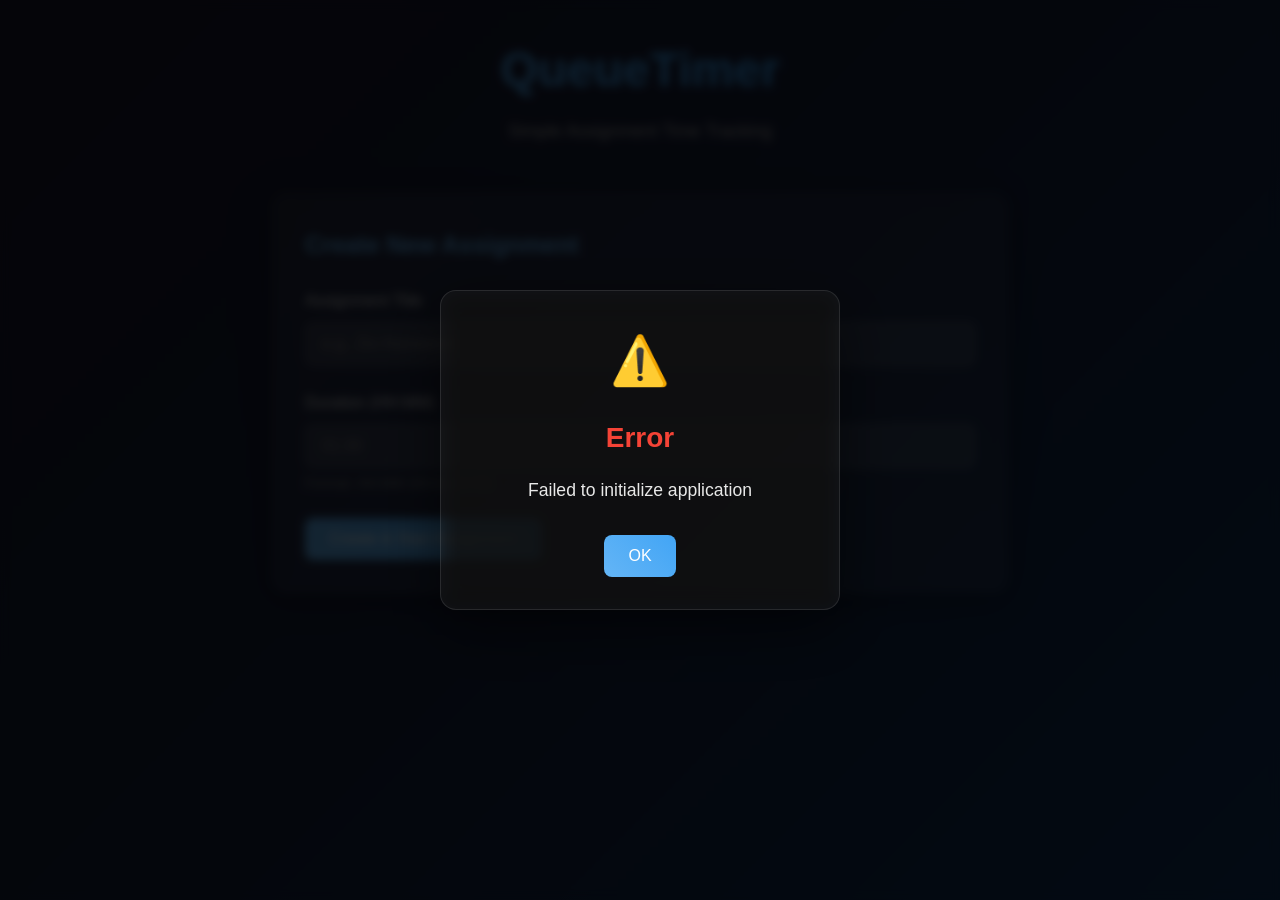
==== commit 0993d531: "Updated Frontend and backend changes Made the frontend more visually appealing via adding a new cust" ====
--- a/index.html
+++ b/index.html
@@ -88,6 +88,16 @@
         </div>
     </div>
 
+    <!-- Error Modal -->
+    <div id="error-modal" class="modal hidden">
+        <div class="modal-content error-modal">
+            <div class="error-icon">⚠️</div>
+            <h2>Error</h2>
+            <p id="error-message">An error occurred</p>
+            <button id="close-error-modal" class="btn btn-primary">OK</button>
+        </div>
+    </div>
+
     <script src="frontend/static/app.js"></script>
 </body>
 </html>
--- a/frontend/static/styles.css
+++ b/frontend/static/styles.css
@@ -312,16 +312,46 @@
     font-weight: 500;
 }
 
-.stat span {
-    color: #64b5f6;
-    font-weight: 600;
-    font-family: 'Courier New', monospace;
-}
-
-/* Utility classes */
-.hidden {
-    display: none !important;
-}
+ .stat span {
+   color: #64b5f6;
+   font-weight: 600;
+   font-family: 'Courier New', monospace;
+ }
+
+ /* Error Modal */
+ .error-modal {
+   text-align: center;
+   max-width: 400px;
+ }
+
+ .error-icon {
+   font-size: 3rem;
+   margin-bottom: 1rem;
+   animation: pulse 2s infinite;
+ }
+
+ @keyframes pulse {
+   0% { transform: scale(1); }
+   50% { transform: scale(1.1); }
+   100% { transform: scale(1); }
+ }
+
+ .error-modal h2 {
+   color: #f44336;
+   margin-bottom: 1rem;
+ }
+
+ .error-modal p {
+   color: #e8e8e8;
+   margin-bottom: 2rem;
+   line-height: 1.5;
+   font-size: 1.1rem;
+ }
+
+ /* Utility classes */
+ .hidden {
+   display: none !important;
+ }
 
 /* Responsive design */
 @media (max-width: 768px) {
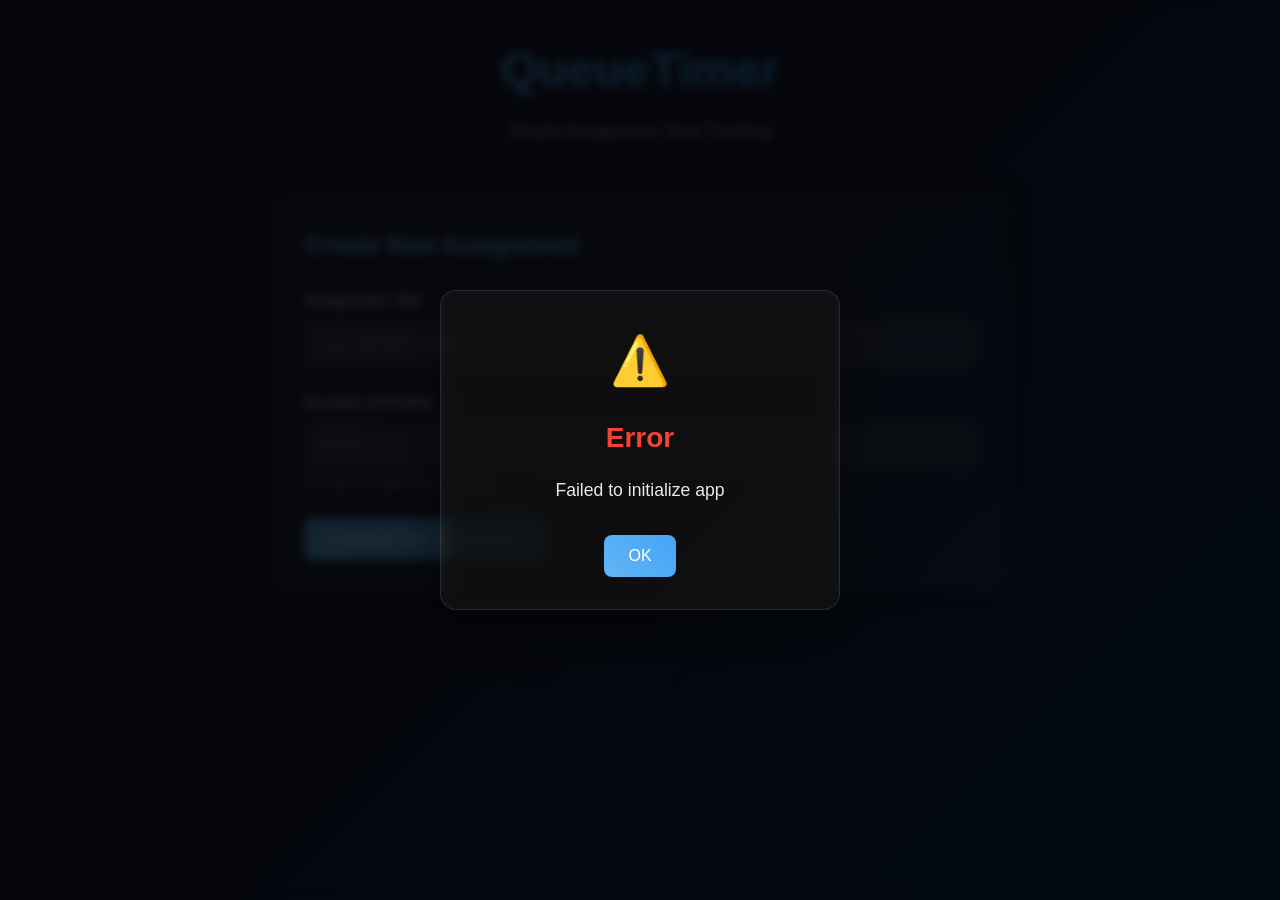
==== commit 3750dde6: "Backend refactoring complete Backend has been tested and is passing all tests. Refactoring is comple" ====
--- a/index.html
+++ b/index.html
@@ -4,6 +4,11 @@
     <meta charset="UTF-8">
     <meta name="viewport" content="width=device-width, initial-scale=1.0">
     <title>QueueTimer</title>
+    <link rel="icon" type="image/svg+xml" href="frontend/static/favicon/favicon.svg">
+    <link rel="icon" type="image/png" sizes="32x32" href="frontend/static/favicon/favicon-32x32.png">
+    <link rel="icon" type="image/png" sizes="16x16" href="frontend/static/favicon/favicon-16x16.png">
+    <link rel="apple-touch-icon" sizes="180x180" href="frontend/static/favicon/apple-touch-icon.png">
+    <link rel="mask-icon" href="frontend/static/favicon/safari-pinned-tab.svg" color="#4F46E5">
     <link rel="stylesheet" href="frontend/static/styles.css">
 </head>
 <body>
